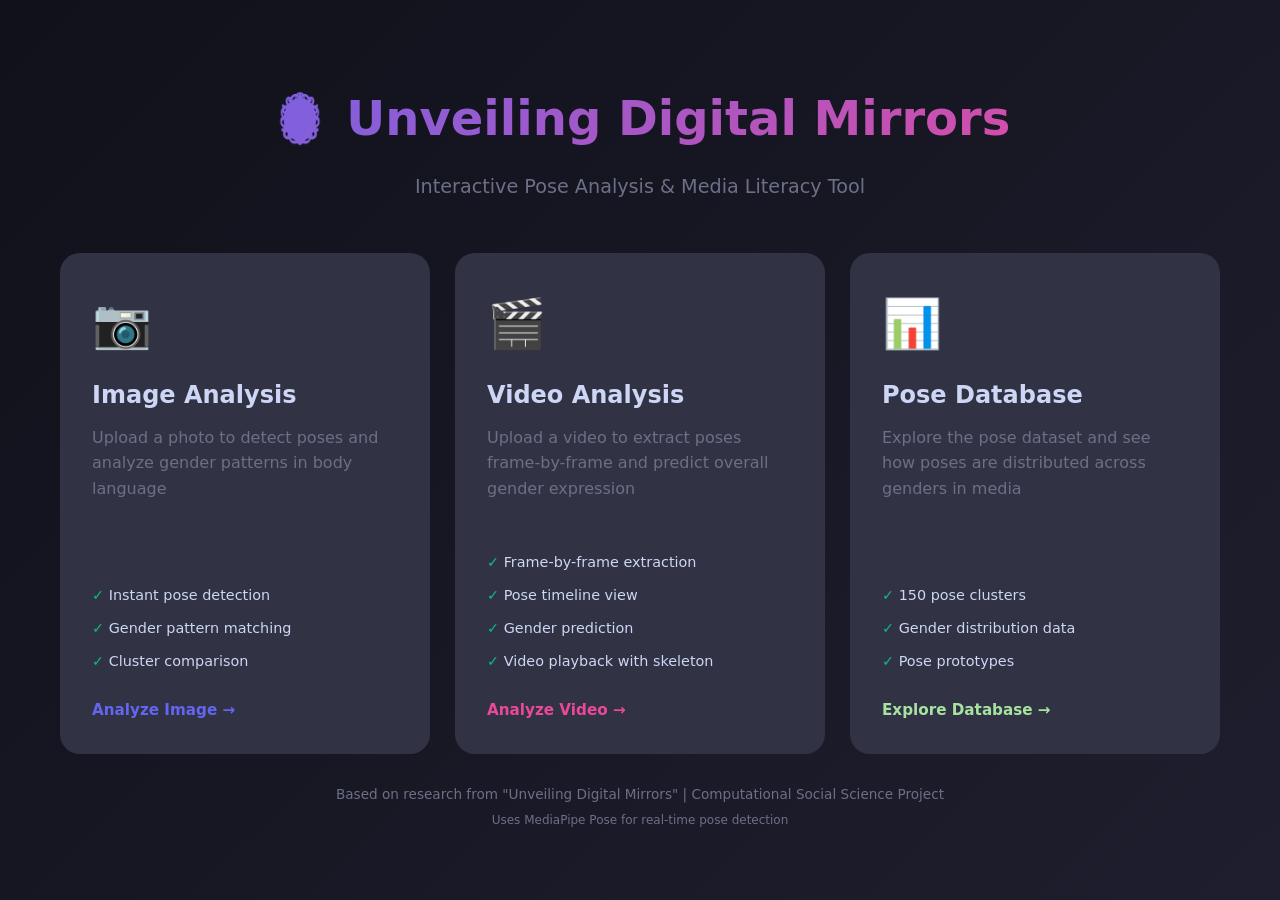
==== frontend/index.html @ a98c082e "update new features" ====
<!DOCTYPE html>
<html lang="en">
<head>
    <meta charset="UTF-8">
    <meta name="viewport" content="width=device-width, initial-scale=1.0">
    <title>Unveiling Digital Mirrors - Pose Analysis Tool</title>
    <link rel="stylesheet" href="styles.css">
</head>
<body>
    <div class="landing-container">
        <header class="landing-header">
            <h1>🪞 Unveiling Digital Mirrors</h1>
            <p class="subtitle">Interactive Pose Analysis & Media Literacy Tool</p>
        </header>

        <div class="tool-cards">
            <a href="image.html" class="tool-card image-card">
                <div class="tool-icon">📷</div>
                <h2>Image Analysis</h2>
                <p>Upload a photo to detect poses and analyze gender patterns in body language</p>
                <ul class="tool-features">
                    <li>Instant pose detection</li>
                    <li>Gender pattern matching</li>
                    <li>Cluster comparison</li>
                </ul>
                <span class="tool-cta">Analyze Image →</span>
            </a>

            <a href="video.html" class="tool-card video-card">
                <div class="tool-icon">🎬</div>
                <h2>Video Analysis</h2>
                <p>Upload a video to extract poses frame-by-frame and predict overall gender expression</p>
                <ul class="tool-features">
                    <li>Frame-by-frame extraction</li>
                    <li>Pose timeline view</li>
                    <li>Gender prediction</li>
                    <li>Video playback with skeleton</li>
                </ul>
                <span class="tool-cta">Analyze Video →</span>
            </a>

            <a href="patterns.html" class="tool-card database-card">
                <div class="tool-icon">📊</div>
                <h2>Pose Database</h2>
                <p>Explore the pose dataset and see how poses are distributed across genders in media</p>
                <ul class="tool-features">
                    <li>150 pose clusters</li>
                    <li>Gender distribution data</li>
                    <li>Pose prototypes</li>
                </ul>
                <span class="tool-cta">Explore Database →</span>
            </a>
        </div>

        <footer class="landing-footer">
            <p>Based on research from "Unveiling Digital Mirrors" | Computational Social Science Project</p>
            <p class="tech-note">Uses MediaPipe Pose for real-time pose detection</p>
        </footer>
    </div>
</body>
</html>
---- frontend/styles.css ----
/* =============================================================================
   Unveiling Digital Mirrors - Styles
   ============================================================================= */

:root {
    --primary: #6366f1;
    --primary-dark: #4f46e5;
    --secondary: #ec4899;
    --success: #10b981;
    --warning: #f59e0b;
    --danger: #ef4444;
    --dark: #1e1e2e;
    --darker: #11111b;
    --light: #cdd6f4;
    --muted: #6c7086;
    --surface: #313244;
    --surface-light: #45475a;
    
    --male-color: #89b4fa;
    --female-color: #f5c2e7;
    --neutral-color: #a6e3a1;
}

* { margin: 0; padding: 0; box-sizing: border-box; }

body {
    font-family: 'Segoe UI', system-ui, -apple-system, sans-serif;
    background: linear-gradient(135deg, var(--darker) 0%, var(--dark) 100%);
    color: var(--light);
    min-height: 100vh;
    line-height: 1.6;
}

/* =============================================================================
   LANDING PAGE
   ============================================================================= */

.landing-container {
    max-width: 1200px;
    margin: 0 auto;
    padding: 40px 20px;
    min-height: 100vh;
    display: flex;
    flex-direction: column;
}

.landing-header {
    text-align: center;
    padding: 40px 0 50px;
}

.landing-header h1 {
    font-size: 3rem;
    background: linear-gradient(135deg, var(--primary) 0%, var(--secondary) 100%);
    -webkit-background-clip: text;
    -webkit-text-fill-color: transparent;
    background-clip: text;
    margin-bottom: 15px;
}

.landing-header .subtitle {
    color: var(--muted);
    font-size: 1.2rem;
}

.tool-cards {
    display: grid;
    grid-template-columns: repeat(auto-fit, minmax(300px, 1fr));
    gap: 25px;
    flex: 1;
}

.tool-card {
    background: var(--surface);
    border-radius: 20px;
    padding: 30px;
    text-decoration: none;
    color: var(--light);
    transition: all 0.3s;
    display: flex;
    flex-direction: column;
    border: 2px solid transparent;
}

.tool-card:hover {
    transform: translateY(-5px);
    box-shadow: 0 20px 40px rgba(0, 0, 0, 0.3);
}

.tool-card.image-card:hover { border-color: var(--primary); }
.tool-card.video-card:hover { border-color: var(--secondary); }
.tool-card.database-card:hover { border-color: var(--neutral-color); }

.tool-icon {
    font-size: 3rem;
    margin-bottom: 15px;
}

.tool-card h2 {
    font-size: 1.5rem;
    margin-bottom: 10px;
}

.tool-card p {
    color: var(--muted);
    margin-bottom: 20px;
    flex: 1;
}

.tool-features {
    list-style: none;
    margin-bottom: 20px;
}

.tool-features li {
    padding: 5px 0;
    color: var(--light);
    font-size: 0.9rem;
}

.tool-features li::before {
    content: "✓ ";
    color: var(--success);
}

.tool-cta {
    color: var(--primary);
    font-weight: 600;
    font-size: 0.95rem;
}

.tool-card.video-card .tool-cta { color: var(--secondary); }
.tool-card.database-card .tool-cta { color: var(--neutral-color); }

.landing-footer {
    text-align: center;
    padding: 30px 0;
    color: var(--muted);
    font-size: 0.85rem;
}

.tech-note { margin-top: 5px; font-size: 0.75rem; }

/* =============================================================================
   GLOBAL NAVIGATION
   ============================================================================= */

.global-nav {
    display: flex;
    justify-content: space-between;
    align-items: center;
    padding: 15px 20px;
    background: var(--surface);
    border-radius: 12px;
    margin-bottom: 20px;
}

.nav-home {
    color: var(--light);
    text-decoration: none;
    font-weight: 600;
    font-size: 1.1rem;
    transition: color 0.2s;
}

.nav-home:hover {
    color: var(--primary);
}

.nav-tools {
    display: flex;
    gap: 8px;
}

.nav-tool {
    padding: 8px 16px;
    border-radius: 8px;
    text-decoration: none;
    color: var(--muted);
    font-size: 0.9rem;
    font-weight: 500;
    transition: all 0.2s;
    background: transparent;
}

.nav-tool:hover {
    color: var(--light);
    background: var(--surface-light);
}

.nav-tool.active {
    color: var(--light);
    background: var(--primary);
}

.page-header {
    text-align: center;
    padding: 10px 0 25px;
}

.page-header h1 {
    font-size: 1.8rem;
    margin-bottom: 8px;
}

.page-subtitle {
    color: var(--muted);
    font-size: 1rem;
}

/* =============================================================================
   APP PAGES (IMAGE & VIDEO)
   ============================================================================= */

.app-container {
    max-width: 1400px;
    margin: 0 auto;
    padding: 20px;
}

.app-header {
    display: flex;
    justify-content: space-between;
    align-items: center;
    padding: 15px 0 25px;
    border-bottom: 1px solid var(--surface);
    margin-bottom: 25px;
}

.app-header h1 {
    font-size: 1.5rem;
    color: var(--light);
}

.back-link, .nav-link {
    color: var(--primary);
    text-decoration: none;
    font-size: 0.9rem;
    transition: color 0.2s;
}

.back-link:hover, .nav-link:hover { color: var(--secondary); }

/* Layout */
.image-layout, .video-layout {
    display: grid;
    grid-template-columns: 550px 1fr;
    gap: 25px;
}

@media (max-width: 1024px) {
    .image-layout, .video-layout {
        grid-template-columns: 1fr;
    }
}

/* Panels */
.preview-panel, .video-panel {
    background: var(--surface);
    border-radius: 16px;
    padding: 20px;
}

.analysis-panel {
    display: flex;
    flex-direction: column;
    gap: 20px;
}

/* Buttons */
.btn {
    padding: 10px 18px;
    border: none;
    border-radius: 8px;
    cursor: pointer;
    font-size: 0.9rem;
    font-weight: 500;
    transition: all 0.2s;
    background: var(--surface-light);
    color: var(--light);
}

.btn:hover:not(:disabled) {
    background: var(--primary);
    transform: translateY(-2px);
}

.btn:disabled {
    opacity: 0.5;
    cursor: not-allowed;
}

.btn-primary { background: var(--primary); }
.btn-primary:hover:not(:disabled) { background: var(--primary-dark); }

.btn-large { padding: 14px 28px; font-size: 1rem; }
.btn-small { padding: 8px 14px; font-size: 0.8rem; }

/* Upload Area */
.upload-area {
    display: flex;
    gap: 10px;
    margin-bottom: 15px;
}

.upload-placeholder {
    display: flex;
    justify-content: center;
    align-items: center;
    min-height: 400px;
    background: var(--darker);
    border-radius: 12px;
    border: 2px dashed var(--surface-light);
}

.placeholder-content {
    text-align: center;
    color: var(--muted);
}

.placeholder-icon {
    font-size: 4rem;
    display: block;
    margin-bottom: 15px;
}

.placeholder-hint {
    font-size: 0.85rem;
    margin-top: 8px;
    opacity: 0.7;
}

/* Preview Area */
.preview-area {
    display: flex;
    justify-content: center;
    align-items: center;
    background: var(--darker);
    border-radius: 12px;
    min-height: 400px;
}

/* Status Bar */
.status-bar {
    margin-top: 12px;
    padding: 10px 15px;
    background: var(--darker);
    border-radius: 8px;
    font-size: 0.85rem;
    text-align: center;
}

/* Cards */
.card {
    background: var(--surface);
    border-radius: 16px;
    padding: 20px;
}

.card h2 {
    font-size: 1.1rem;
    margin-bottom: 15px;
    padding-bottom: 10px;
    border-bottom: 1px solid var(--surface-light);
}

.card-subtitle {
    font-size: 0.8rem;
    color: var(--muted);
    margin-top: -10px;
    margin-bottom: 15px;
}

.placeholder-text {
    color: var(--muted);
    font-style: italic;
    text-align: center;
    padding: 20px;
}

/* =============================================================================
   VIDEO PAGE SPECIFIC
   ============================================================================= */

.upload-section { text-align: center; padding: 60px 20px; }

.video-requirements {
    margin-top: 15px;
    font-size: 0.8rem;
    color: var(--muted);
}

/* Processing Section */
.processing-section {
    text-align: center;
    padding: 20px;
}

.processing-preview {
    background: var(--darker);
    border-radius: 12px;
    padding: 10px;
    margin-bottom: 20px;
    display: inline-block;
}

.processing-info {
    max-width: 400px;
    margin: 0 auto;
}

.processing-status {
    font-size: 1rem;
    margin-bottom: 15px;
    color: var(--light);
}

.processing-progress {
    display: flex;
    align-items: center;
    gap: 15px;
    margin-bottom: 15px;
}

.progress-bar-large {
    flex: 1;
    height: 12px;
    background: var(--surface-light);
    border-radius: 6px;
    overflow: hidden;
}

.progress-fill-large {
    height: 100%;
    background: linear-gradient(90deg, var(--primary), var(--secondary));
    border-radius: 6px;
    transition: width 0.3s;
}

/* Results Section */
.results-section { padding: 10px 0; }

.video-player {
    background: var(--darker);
    border-radius: 12px;
    display: flex;
    justify-content: center;
    padding: 10px;
    margin-bottom: 15px;
}

.playback-controls {
    background: var(--darker);
    border-radius: 10px;
    padding: 15px;
    margin-bottom: 15px;
}

.playback-progress {
    display: flex;
    align-items: center;
    gap: 15px;
    margin-bottom: 12px;
}

.progress-bar {
    flex: 1;
    height: 8px;
    background: var(--surface-light);
    border-radius: 4px;
    overflow: hidden;
    cursor: pointer;
}

.progress-fill {
    height: 100%;
    background: linear-gradient(90deg, var(--primary), var(--secondary));
    border-radius: 4px;
    transition: width 0.1s;
    width: 0%;
}

.playback-buttons {
    display: flex;
    gap: 10px;
    justify-content: center;
}

/* Poses Gallery */
.poses-gallery {
    background: var(--darker);
    border-radius: 12px;
    padding: 15px;
}

.gallery-header {
    display: flex;
    justify-content: space-between;
    align-items: center;
    margin-bottom: 12px;
    flex-wrap: wrap;
    gap: 10px;
}

.gallery-header h3 {
    font-size: 1rem;
    color: var(--warning);
}

.gallery-nav {
    display: flex;
    align-items: center;
    gap: 10px;
}

.nav-hint {
    font-size: 0.7rem;
    color: var(--muted);
    background: var(--surface);
    padding: 4px 8px;
    border-radius: 4px;
}

.poses-container {
    display: flex;
    gap: 10px;
    overflow-x: auto;
    padding: 10px 0;
}

.pose-thumb {
    flex-shrink: 0;
    background: var(--surface);
    border-radius: 8px;
    padding: 8px;
    cursor: pointer;
    transition: all 0.2s;
    border: 2px solid transparent;
    text-align: center;
}

.pose-thumb:hover { border-color: var(--primary); }
.pose-thumb.active { border-color: var(--warning); background: var(--surface-light); }

.pose-thumb canvas {
    display: block;
    margin-bottom: 5px;
}

.pose-time {
    display: block;
    font-size: 0.65rem;
    color: var(--muted);
}

.pose-cluster {
    display: block;
    font-size: 0.7rem;
    font-weight: bold;
}

/* Prediction Card */
.prediction-card {
    border: 2px solid var(--secondary);
    background: linear-gradient(135deg, var(--surface) 0%, rgba(236, 72, 153, 0.1) 100%);
}

.prediction-card h2 {
    color: var(--secondary);
    border-bottom-color: var(--secondary);
}

.prediction-content { text-align: center; }

.prediction-result {
    font-size: 2rem;
    font-weight: 700;
    margin: 15px 0;
}

.prediction-result.masculine { color: var(--male-color); }
.prediction-result.feminine { color: var(--female-color); }
.prediction-result.neutral { color: var(--neutral-color); }

.prediction-stats {
    display: flex;
    justify-content: center;
    gap: 20px;
    font-size: 0.85rem;
}

/* Summary */
.summary-stats {
    display: grid;
    grid-template-columns: repeat(4, 1fr);
    gap: 10px;
}

.summary-stats .stat {
    background: var(--darker);
    padding: 12px;
    border-radius: 8px;
    text-align: center;
}

.summary-stats .value {
    font-size: 1.5rem;
    font-weight: bold;
    color: var(--primary);
}

.summary-stats .label {
    font-size: 0.7rem;
    color: var(--muted);
}

/* =============================================================================
   PATTERN DISPLAY
   ============================================================================= */

.pattern-display { text-align: center; }

.pattern-display.compact {
    display: flex;
    align-items: center;
    gap: 15px;
    text-align: left;
}

.pattern-circle {
    width: 100px;
    height: 100px;
    border-radius: 50%;
    display: flex;
    flex-direction: column;
    align-items: center;
    justify-content: center;
    position: relative;
    margin: 0 auto 15px;
}

.pattern-circle.small {
    width: 70px;
    height: 70px;
    margin: 0;
}

.pattern-circle::before {
    content: '';
    position: absolute;
    width: 75%;
    height: 75%;
    background: var(--surface);
    border-radius: 50%;
}

.pattern-percent {
    position: relative;
    z-index: 1;
    font-size: 1.5rem;
    font-weight: 700;
    color: var(--light);
}

.pattern-circle.small .pattern-percent { font-size: 1.1rem; }

.pattern-label {
    position: relative;
    z-index: 1;
    font-size: 0.7rem;
    color: var(--muted);
}

.pattern-info .pattern-label {
    display: block;
    font-size: 0.9rem;
    font-weight: 600;
    color: var(--light);
}

.cluster-ref {
    display: block;
    font-size: 0.75rem;
    color: var(--muted);
}

.pattern-bars { margin-top: 15px; }

.pattern-bar-item {
    display: flex;
    align-items: center;
    gap: 10px;
    margin-bottom: 8px;
    font-size: 0.8rem;
}

.pattern-bar-item span:first-child { width: 50px; }
.pattern-bar-item span:last-child { width: 35px; text-align: right; }

.pattern-bar {
    flex: 1;
    height: 8px;
    background: var(--darker);
    border-radius: 4px;
    overflow: hidden;
}

.pattern-fill {
    height: 100%;
    border-radius: 4px;
}

.pattern-fill.male { background: var(--male-color); }
.pattern-fill.female { background: var(--female-color); }

.pattern-description {
    margin-top: 10px;
    font-size: 0.85rem;
    color: var(--light);
}

.pattern-cluster-info {
    margin-top: 12px;
    font-size: 0.75rem;
    color: var(--muted);
}

/* =============================================================================
   CLUSTERS GRID
   ============================================================================= */

.clusters-grid {
    display: grid;
    grid-template-columns: repeat(3, 1fr);
    gap: 10px;
}

.clusters-grid.compact {
    grid-template-columns: repeat(4, 1fr);
}

.cluster-card {
    background: var(--darker);
    border-radius: 8px;
    padding: 10px;
    border-left: 3px solid var(--primary);
    display: flex;
    flex-direction: column;
    align-items: center;
}

.cluster-card.mini { padding: 8px; }

.cluster-card canvas { margin-bottom: 5px; }

.cluster-info {
    display: flex;
    justify-content: space-between;
    width: 100%;
    font-size: 0.7rem;
}

.cluster-id { font-weight: bold; }
.cluster-stats { color: var(--muted); }

/* =============================================================================
   LITERACY OUTPUT
   ============================================================================= */

.literacy-output {
    background: var(--darker);
    border-radius: 8px;
    padding: 15px;
}

.literacy-output p { margin-bottom: 8px; font-size: 0.85rem; }

.pose-type {
    display: inline-block;
    padding: 4px 12px;
    border-radius: 20px;
    font-size: 0.8rem;
    font-weight: 600;
    margin-bottom: 10px;
}

.pose-type.dominant { background: var(--male-color); color: var(--darker); }
.pose-type.submissive { background: var(--female-color); color: var(--darker); }
.pose-type.neutral { background: var(--neutral-color); color: var(--darker); }

/* =============================================================================
   SCROLLBAR
   ============================================================================= */

::-webkit-scrollbar { width: 8px; height: 8px; }
::-webkit-scrollbar-track { background: var(--darker); border-radius: 4px; }
::-webkit-scrollbar-thumb { background: var(--surface-light); border-radius: 4px; }
::-webkit-scrollbar-thumb:hover { background: var(--muted); }
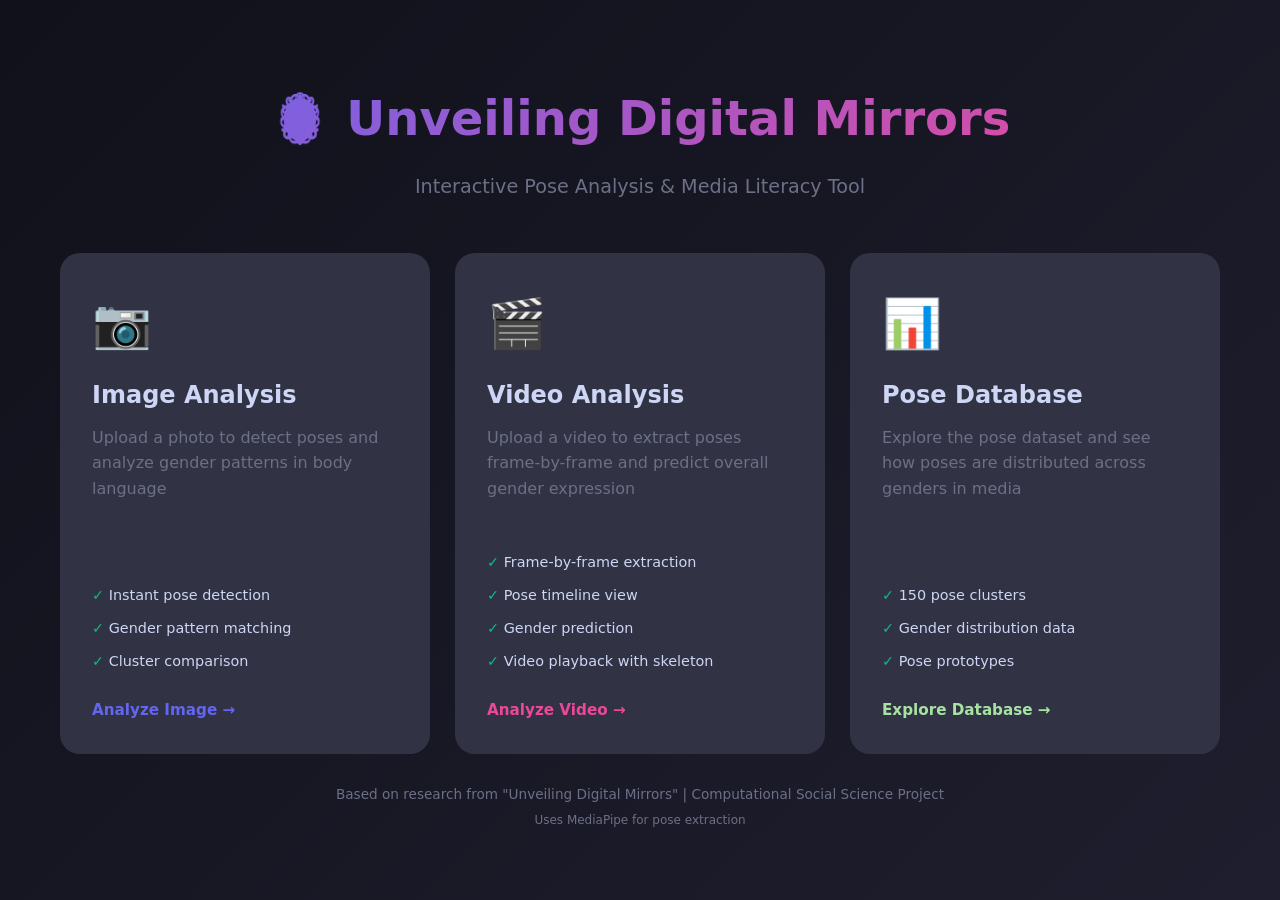
==== commit d9ae8dae: "trying smth" ====
--- a/frontend/index.html
+++ b/frontend/index.html
@@ -1,4 +1,5 @@
 <!DOCTYPE html>
+<!-- Landing page: links to Image, Video, and Pose Database tools -->
 <html lang="en">
 <head>
     <meta charset="UTF-8">
@@ -54,7 +55,7 @@
 
         <footer class="landing-footer">
             <p>Based on research from "Unveiling Digital Mirrors" | Computational Social Science Project</p>
-            <p class="tech-note">Uses MediaPipe Pose for real-time pose detection</p>
+            <p class="tech-note">Uses MediaPipe for pose extraction</p>
         </footer>
     </div>
 </body>
--- a/frontend/styles.css
+++ b/frontend/styles.css
@@ -1,5 +1,6 @@
 /* =============================================================================
-   Unveiling Digital Mirrors - Styles
+   Unveiling Digital Mirrors — Styles
+   Tsolak & Kühne (2025) pose analysis tool
    ============================================================================= */
 
 :root {
@@ -16,6 +17,7 @@
     --surface: #313244;
     --surface-light: #45475a;
     
+    /* Gender-associated colors (match pose-utils.js getGenderColor) */
     --male-color: #89b4fa;
     --female-color: #f5c2e7;
     --neutral-color: #a6e3a1;
@@ -217,29 +219,6 @@
     margin: 0 auto;
     padding: 20px;
 }
-
-.app-header {
-    display: flex;
-    justify-content: space-between;
-    align-items: center;
-    padding: 15px 0 25px;
-    border-bottom: 1px solid var(--surface);
-    margin-bottom: 25px;
-}
-
-.app-header h1 {
-    font-size: 1.5rem;
-    color: var(--light);
-}
-
-.back-link, .nav-link {
-    color: var(--primary);
-    text-decoration: none;
-    font-size: 0.9rem;
-    transition: color 0.2s;
-}
-
-.back-link:hover, .nav-link:hover { color: var(--secondary); }
 
 /* Layout */
 .image-layout, .video-layout {
@@ -340,16 +319,6 @@
     min-height: 400px;
 }
 
-/* Status Bar */
-.status-bar {
-    margin-top: 12px;
-    padding: 10px 15px;
-    background: var(--darker);
-    border-radius: 8px;
-    font-size: 0.85rem;
-    text-align: center;
-}
-
 /* Cards */
 .card {
     background: var(--surface);
@@ -381,14 +350,6 @@
 /* =============================================================================
    VIDEO PAGE SPECIFIC
    ============================================================================= */
-
-.upload-section { text-align: center; padding: 60px 20px; }
-
-.video-requirements {
-    margin-top: 15px;
-    font-size: 0.8rem;
-    color: var(--muted);
-}
 
 /* Processing Section */
 .processing-section {
@@ -553,176 +514,110 @@
     color: var(--muted);
 }
 
-.pose-cluster {
+.pose-cluster,
+.pose-label {
     display: block;
     font-size: 0.7rem;
     font-weight: bold;
 }
 
-/* Prediction Card */
-.prediction-card {
-    border: 2px solid var(--secondary);
-    background: linear-gradient(135deg, var(--surface) 0%, rgba(236, 72, 153, 0.1) 100%);
-}
-
-.prediction-card h2 {
-    color: var(--secondary);
-    border-bottom-color: var(--secondary);
-}
-
-.prediction-content { text-align: center; }
-
-.prediction-result {
-    font-size: 2rem;
-    font-weight: 700;
-    margin: 15px 0;
-}
-
-.prediction-result.masculine { color: var(--male-color); }
-.prediction-result.feminine { color: var(--female-color); }
-.prediction-result.neutral { color: var(--neutral-color); }
-
-.prediction-stats {
-    display: flex;
-    justify-content: center;
-    gap: 20px;
+/* K selector */
+.k-selector-row {
+    display: flex;
+    align-items: center;
+    gap: 10px;
+    margin-bottom: 16px;
+    padding-bottom: 12px;
+    border-bottom: 1px solid var(--surface-light);
+}
+.k-selector-row label { font-size: 0.9rem; color: var(--muted); }
+.k-selector-row select {
+    padding: 6px 12px;
+    border-radius: 8px;
+    background: var(--surface-light);
+    color: var(--light);
+    border: 1px solid var(--surface);
+    font-size: 0.9rem;
+    cursor: pointer;
+}
+.match-sections { display: flex; flex-direction: column; gap: 16px; }
+.match-section {
+    padding: 12px;
+    background: var(--surface);
+    border-radius: 10px;
+    font-size: 0.9rem;
+}
+.match-section-title {
     font-size: 0.85rem;
-}
-
-/* Summary */
-.summary-stats {
+    font-weight: 600;
+    color: var(--muted);
+    margin-bottom: 8px;
+}
+.match-section .result-label { font-size: 1rem; font-weight: 600; margin-bottom: 8px; }
+.match-section .result-bars { margin: 8px 0; }
+.match-section .result-bar { display: flex; justify-content: space-between; font-size: 0.8rem; margin-bottom: 4px; }
+.match-section .bar-track {
+    display: flex; height: 8px; background: var(--surface-light);
+    border-radius: 4px; overflow: hidden; margin-bottom: 8px;
+}
+.match-section .bar-segment.male { background: var(--male-color); }
+.match-section .bar-segment.female { background: var(--female-color); }
+.match-section .result-explanation { font-size: 0.75rem; color: var(--muted); margin-top: 6px; line-height: 1.4; }
+
+/* How it works */
+.how-it-works h4 {
+    font-size: 0.95rem;
+    margin-bottom: 10px;
+}
+.how-it-works ol {
+    margin: 0;
+    padding-left: 20px;
+    font-size: 0.85rem;
+    color: var(--muted);
+    line-height: 1.7;
+}
+.how-it-works li { margin-bottom: 6px; }
+
+/* Matched categories grid */
+.matched-categories {
+    margin-top: 16px;
+    padding-top: 12px;
+    border-top: 1px solid var(--surface-light);
+}
+.matched-categories h4 {
+    font-size: 0.85rem;
+    margin-bottom: 10px;
+    color: var(--muted);
+}
+.match-grid {
     display: grid;
-    grid-template-columns: repeat(4, 1fr);
-    gap: 10px;
-}
-
-.summary-stats .stat {
-    background: var(--darker);
-    padding: 12px;
+    grid-template-columns: repeat(5, 1fr);
+    gap: 8px;
+}
+.match-card {
+    background: var(--surface-light);
     border-radius: 8px;
-    text-align: center;
-}
-
-.summary-stats .value {
-    font-size: 1.5rem;
-    font-weight: bold;
-    color: var(--primary);
-}
-
-.summary-stats .label {
+    padding: 6px;
+    text-align: center;
+}
+.match-card canvas {
+    display: block;
+    margin: 0 auto 6px;
+    background: var(--dark);
+    border-radius: 4px;
+}
+.match-info {
+    display: flex;
+    flex-direction: column;
     font-size: 0.7rem;
-    color: var(--muted);
-}
-
-/* =============================================================================
-   PATTERN DISPLAY
-   ============================================================================= */
-
-.pattern-display { text-align: center; }
-
-.pattern-display.compact {
-    display: flex;
-    align-items: center;
-    gap: 15px;
-    text-align: left;
-}
-
-.pattern-circle {
-    width: 100px;
-    height: 100px;
-    border-radius: 50%;
-    display: flex;
-    flex-direction: column;
-    align-items: center;
-    justify-content: center;
-    position: relative;
-    margin: 0 auto 15px;
-}
-
-.pattern-circle.small {
-    width: 70px;
-    height: 70px;
-    margin: 0;
-}
-
-.pattern-circle::before {
-    content: '';
-    position: absolute;
-    width: 75%;
-    height: 75%;
-    background: var(--surface);
-    border-radius: 50%;
-}
-
-.pattern-percent {
-    position: relative;
-    z-index: 1;
-    font-size: 1.5rem;
-    font-weight: 700;
-    color: var(--light);
-}
-
-.pattern-circle.small .pattern-percent { font-size: 1.1rem; }
-
-.pattern-label {
-    position: relative;
-    z-index: 1;
-    font-size: 0.7rem;
-    color: var(--muted);
-}
-
-.pattern-info .pattern-label {
-    display: block;
-    font-size: 0.9rem;
-    font-weight: 600;
-    color: var(--light);
-}
-
-.cluster-ref {
-    display: block;
-    font-size: 0.75rem;
-    color: var(--muted);
-}
-
-.pattern-bars { margin-top: 15px; }
-
-.pattern-bar-item {
-    display: flex;
-    align-items: center;
-    gap: 10px;
-    margin-bottom: 8px;
-    font-size: 0.8rem;
-}
-
-.pattern-bar-item span:first-child { width: 50px; }
-.pattern-bar-item span:last-child { width: 35px; text-align: right; }
-
-.pattern-bar {
-    flex: 1;
-    height: 8px;
-    background: var(--darker);
-    border-radius: 4px;
-    overflow: hidden;
-}
-
-.pattern-fill {
-    height: 100%;
-    border-radius: 4px;
-}
-
-.pattern-fill.male { background: var(--male-color); }
-.pattern-fill.female { background: var(--female-color); }
-
-.pattern-description {
-    margin-top: 10px;
-    font-size: 0.85rem;
-    color: var(--light);
-}
-
-.pattern-cluster-info {
-    margin-top: 12px;
-    font-size: 0.75rem;
-    color: var(--muted);
+    gap: 2px;
+}
+.match-info span:first-child { font-weight: 600; }
+.match-sim { color: var(--primary) !important; }
+.match-stats { color: var(--muted); font-size: 0.65rem; }
+
+@media (max-width: 900px) {
+    .match-grid { grid-template-columns: repeat(3, 1fr); }
 }
 
 /* =============================================================================
@@ -733,10 +628,6 @@
     display: grid;
     grid-template-columns: repeat(3, 1fr);
     gap: 10px;
-}
-
-.clusters-grid.compact {
-    grid-template-columns: repeat(4, 1fr);
 }
 
 .cluster-card {
@@ -753,40 +644,48 @@
 
 .cluster-card canvas { margin-bottom: 5px; }
 
-.cluster-info {
+/* Drill-down popup (image + patterns) */
+.popup-overlay {
+    position: fixed;
+    top: 0; left: 0;
+    width: 100%; height: 100%;
+    background: rgba(0,0,0,0.8);
+    z-index: 1000;
+    display: flex;
+    align-items: center;
+    justify-content: center;
+}
+.popup-content {
+    background: var(--dark);
+    border-radius: 16px;
+    padding: 25px;
+    max-width: 650px;
+    width: 90%;
+    max-height: 90vh;
+    overflow-y: auto;
+}
+.popup-header {
     display: flex;
     justify-content: space-between;
-    width: 100%;
-    font-size: 0.7rem;
+    align-items: center;
+    margin-bottom: 20px;
+}
+.popup-close {
+    background: none;
+    border: none;
+    color: var(--muted);
+    font-size: 28px;
+    cursor: pointer;
+}
+.popup-close:hover { color: var(--light); }
+.all-poses-grid {
+    display: grid;
+    grid-template-columns: repeat(auto-fill, minmax(100px, 1fr));
+    gap: 12px;
 }
 
 .cluster-id { font-weight: bold; }
 .cluster-stats { color: var(--muted); }
-
-/* =============================================================================
-   LITERACY OUTPUT
-   ============================================================================= */
-
-.literacy-output {
-    background: var(--darker);
-    border-radius: 8px;
-    padding: 15px;
-}
-
-.literacy-output p { margin-bottom: 8px; font-size: 0.85rem; }
-
-.pose-type {
-    display: inline-block;
-    padding: 4px 12px;
-    border-radius: 20px;
-    font-size: 0.8rem;
-    font-weight: 600;
-    margin-bottom: 10px;
-}
-
-.pose-type.dominant { background: var(--male-color); color: var(--darker); }
-.pose-type.submissive { background: var(--female-color); color: var(--darker); }
-.pose-type.neutral { background: var(--neutral-color); color: var(--darker); }
 
 /* =============================================================================
    SCROLLBAR
@@ -796,3 +695,264 @@
 ::-webkit-scrollbar-track { background: var(--darker); border-radius: 4px; }
 ::-webkit-scrollbar-thumb { background: var(--surface-light); border-radius: 4px; }
 ::-webkit-scrollbar-thumb:hover { background: var(--muted); }
+
+/* =============================================================================
+   PATTERNS PAGE (Database)
+   ============================================================================= */
+
+.patterns-page {
+    background: var(--dark);
+    color: var(--light);
+    margin: 0;
+    padding: 20px;
+    min-height: 100vh;
+}
+
+.patterns-page .container {
+    max-width: 1400px;
+    margin: 0 auto;
+}
+
+.patterns-page header {
+    display: flex;
+    justify-content: space-between;
+    align-items: center;
+    margin-bottom: 15px;
+    padding-bottom: 20px;
+    border-bottom: 1px solid var(--surface);
+}
+
+.patterns-page .header-left { flex: 1; }
+
+.patterns-page .home-link {
+    color: var(--light);
+    text-decoration: none;
+    font-weight: 600;
+    font-size: 1rem;
+}
+
+.patterns-page .home-link:hover { color: var(--primary); }
+
+.patterns-page h1 {
+    margin: 0;
+    color: #cba6f7;
+    flex: 2;
+    text-align: center;
+}
+
+.patterns-page .nav-links { flex: 1; text-align: right; }
+
+.patterns-page .nav-links a {
+    color: var(--male-color);
+    text-decoration: none;
+    margin-left: 20px;
+    padding: 8px 12px;
+    border-radius: 6px;
+    transition: all 0.2s;
+}
+
+.patterns-page .nav-links a:hover {
+    color: var(--light);
+    background: var(--surface);
+}
+
+.patterns-page .page-description {
+    color: var(--muted);
+    text-align: center;
+    margin-bottom: 25px;
+    font-size: 0.95rem;
+}
+
+.patterns-page .gender-selector {
+    display: flex;
+    gap: 15px;
+    margin-bottom: 30px;
+}
+
+.patterns-page .gender-btn {
+    padding: 15px 30px;
+    border: 3px solid var(--surface);
+    background: var(--dark);
+    color: var(--light);
+    border-radius: 12px;
+    cursor: pointer;
+    font-size: 16px;
+    font-weight: bold;
+    transition: all 0.3s;
+    flex: 1;
+    text-align: center;
+}
+
+.patterns-page .gender-btn:hover { border-color: var(--muted); }
+
+.patterns-page .gender-btn.active.male {
+    border-color: var(--male-color);
+    background: rgba(137, 180, 250, 0.1);
+    color: var(--male-color);
+}
+
+.patterns-page .gender-btn.active.female {
+    border-color: var(--female-color);
+    background: rgba(245, 194, 231, 0.1);
+    color: var(--female-color);
+}
+
+.patterns-page .gender-btn.active.neutral {
+    border-color: #f9e2af;
+    background: rgba(249, 226, 175, 0.1);
+    color: #f9e2af;
+}
+
+.patterns-page .stats-panel {
+    display: grid;
+    grid-template-columns: repeat(4, 1fr);
+    gap: 15px;
+    margin-bottom: 30px;
+}
+
+.patterns-page .stat-card {
+    background: var(--surface);
+    padding: 20px;
+    border-radius: 12px;
+    text-align: center;
+}
+
+.patterns-page .stat-card .value {
+    font-size: 32px;
+    font-weight: bold;
+    color: #cba6f7;
+}
+
+.patterns-page .stat-card .label {
+    color: var(--muted);
+    margin-top: 5px;
+}
+
+.patterns-page .section-title {
+    font-size: 20px;
+    margin: 30px 0 15px 0;
+    color: #f9e2af;
+}
+
+.patterns-page .clusters-grid {
+    display: grid;
+    grid-template-columns: repeat(auto-fill, minmax(180px, 1fr));
+    gap: 15px;
+}
+
+.patterns-page .cluster-card {
+    background: var(--surface);
+    border-radius: 12px;
+    padding: 15px;
+    cursor: pointer;
+    transition: transform 0.2s, box-shadow 0.2s;
+    text-align: center;
+}
+
+.patterns-page .cluster-card:hover {
+    transform: translateY(-3px);
+    box-shadow: 0 5px 20px rgba(0,0,0,0.3);
+}
+
+.patterns-page .cluster-card canvas {
+    background: var(--dark);
+    border-radius: 8px;
+    margin-bottom: 10px;
+}
+
+.patterns-page .cluster-card .cluster-id {
+    font-weight: bold;
+    font-size: 14px;
+}
+
+.patterns-page .cluster-card .cluster-stats {
+    font-size: 10px;
+    color: var(--muted);
+    margin-top: 5px;
+}
+
+.patterns-page .percentage-bar {
+    height: 6px;
+    background: var(--dark);
+    border-radius: 3px;
+    margin-top: 8px;
+    overflow: hidden;
+}
+
+.patterns-page .percentage-fill {
+    height: 100%;
+    border-radius: 3px;
+}
+
+.patterns-page .empty-state {
+    text-align: center;
+    padding: 60px;
+    color: var(--muted);
+}
+
+.patterns-page .popup-overlay {
+    position: fixed;
+    top: 0; left: 0;
+    width: 100%; height: 100%;
+    background: rgba(0,0,0,0.8);
+    z-index: 1000;
+    display: flex;
+    align-items: center;
+    justify-content: center;
+}
+
+.patterns-page .popup-content {
+    background: var(--dark);
+    border-radius: 16px;
+    padding: 25px;
+    max-width: 650px;
+    width: 90%;
+    max-height: 90vh;
+    overflow-y: auto;
+}
+
+.patterns-page .popup-header {
+    display: flex;
+    justify-content: space-between;
+    align-items: center;
+    margin-bottom: 20px;
+}
+
+.patterns-page .popup-close {
+    background: none;
+    border: none;
+    color: var(--muted);
+    font-size: 28px;
+    cursor: pointer;
+}
+
+.patterns-page .pose-examples {
+    display: grid;
+    grid-template-columns: repeat(4, 1fr);
+    gap: 15px;
+}
+
+.patterns-page .pose-example {
+    text-align: center;
+}
+
+.patterns-page .pose-example canvas {
+    background: var(--surface);
+    border-radius: 8px;
+}
+
+.patterns-page .pose-example.prototype canvas {
+    border: 2px solid;
+}
+
+.patterns-page .info-note {
+    background: var(--surface);
+    padding: 15px;
+    border-radius: 8px;
+    margin-bottom: 20px;
+    border-left: 4px solid;
+}
+
+.patterns-page .info-note.male { border-color: var(--male-color); }
+.patterns-page .info-note.female { border-color: var(--female-color); }
+.patterns-page .info-note.neutral { border-color: #f9e2af; }
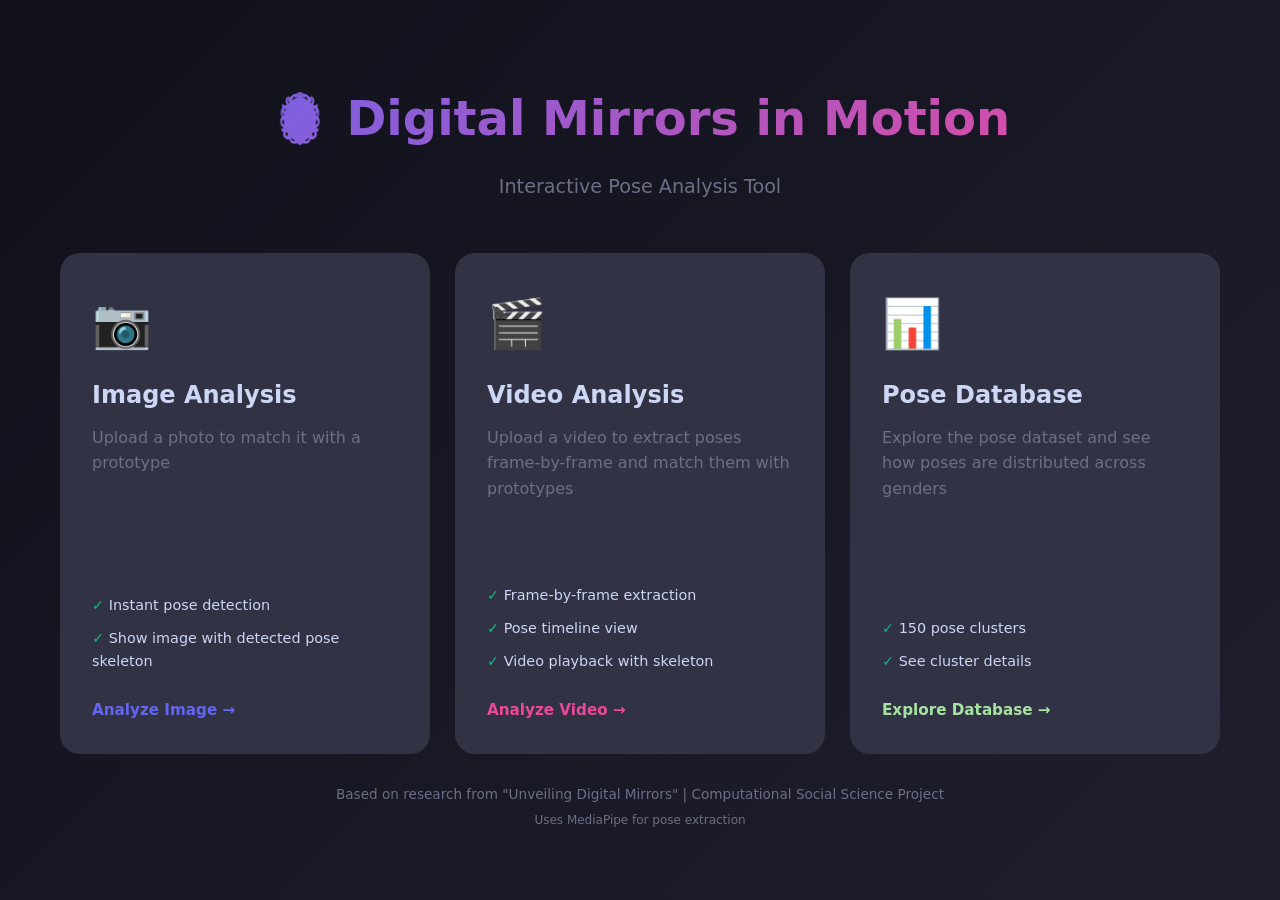
==== commit 2fbb47d0: "refactor UI text, change from Unveiling Digital Mirrors to Digital Mirrors in Motion" ====
--- a/frontend/index.html
+++ b/frontend/index.html
@@ -4,25 +4,24 @@
 <head>
     <meta charset="UTF-8">
     <meta name="viewport" content="width=device-width, initial-scale=1.0">
-    <title>Unveiling Digital Mirrors - Pose Analysis Tool</title>
+    <title>Digital Mirrors in Motion - Pose Analysis Tool</title>
     <link rel="stylesheet" href="styles.css">
 </head>
 <body>
     <div class="landing-container">
         <header class="landing-header">
-            <h1>🪞 Unveiling Digital Mirrors</h1>
-            <p class="subtitle">Interactive Pose Analysis & Media Literacy Tool</p>
+            <h1>🪞 Digital Mirrors in Motion</h1>
+            <p class="subtitle">Interactive Pose Analysis Tool</p>
         </header>
 
         <div class="tool-cards">
             <a href="image.html" class="tool-card image-card">
                 <div class="tool-icon">📷</div>
                 <h2>Image Analysis</h2>
-                <p>Upload a photo to detect poses and analyze gender patterns in body language</p>
+                <p>Upload a photo to match it with a prototype</p>
                 <ul class="tool-features">
                     <li>Instant pose detection</li>
-                    <li>Gender pattern matching</li>
-                    <li>Cluster comparison</li>
+                    <li>Show image with detected pose skeleton</li>
                 </ul>
                 <span class="tool-cta">Analyze Image →</span>
             </a>
@@ -30,11 +29,10 @@
             <a href="video.html" class="tool-card video-card">
                 <div class="tool-icon">🎬</div>
                 <h2>Video Analysis</h2>
-                <p>Upload a video to extract poses frame-by-frame and predict overall gender expression</p>
+                <p>Upload a video to extract poses frame-by-frame and match them with prototypes</p>
                 <ul class="tool-features">
                     <li>Frame-by-frame extraction</li>
                     <li>Pose timeline view</li>
-                    <li>Gender prediction</li>
                     <li>Video playback with skeleton</li>
                 </ul>
                 <span class="tool-cta">Analyze Video →</span>
@@ -43,11 +41,10 @@
             <a href="patterns.html" class="tool-card database-card">
                 <div class="tool-icon">📊</div>
                 <h2>Pose Database</h2>
-                <p>Explore the pose dataset and see how poses are distributed across genders in media</p>
+                <p>Explore the pose dataset and see how poses are distributed across genders</p>
                 <ul class="tool-features">
                     <li>150 pose clusters</li>
-                    <li>Gender distribution data</li>
-                    <li>Pose prototypes</li>
+                    <li>See cluster details</li>
                 </ul>
                 <span class="tool-cta">Explore Database →</span>
             </a>
--- a/frontend/styles.css
+++ b/frontend/styles.css
@@ -1,6 +1,5 @@
 /* =============================================================================
-   Unveiling Digital Mirrors — Styles
-   Tsolak & Kühne (2025) pose analysis tool
+   Digital Mirrors in Motion — Styles
    ============================================================================= */
 
 :root {
@@ -16,14 +15,18 @@
     --muted: #6c7086;
     --surface: #313244;
     --surface-light: #45475a;
-    
+
     /* Gender-associated colors (match pose-utils.js getGenderColor) */
     --male-color: #89b4fa;
     --female-color: #f5c2e7;
     --neutral-color: #a6e3a1;
 }
 
-* { margin: 0; padding: 0; box-sizing: border-box; }
+* {
+    margin: 0;
+    padding: 0;
+    box-sizing: border-box;
+}
 
 body {
     font-family: 'Segoe UI', system-ui, -apple-system, sans-serif;
@@ -89,9 +92,17 @@
     box-shadow: 0 20px 40px rgba(0, 0, 0, 0.3);
 }
 
-.tool-card.image-card:hover { border-color: var(--primary); }
-.tool-card.video-card:hover { border-color: var(--secondary); }
-.tool-card.database-card:hover { border-color: var(--neutral-color); }
+.tool-card.image-card:hover {
+    border-color: var(--primary);
+}
+
+.tool-card.video-card:hover {
+    border-color: var(--secondary);
+}
+
+.tool-card.database-card:hover {
+    border-color: var(--neutral-color);
+}
 
 .tool-icon {
     font-size: 3rem;
@@ -131,8 +142,13 @@
     font-size: 0.95rem;
 }
 
-.tool-card.video-card .tool-cta { color: var(--secondary); }
-.tool-card.database-card .tool-cta { color: var(--neutral-color); }
+.tool-card.video-card .tool-cta {
+    color: var(--secondary);
+}
+
+.tool-card.database-card .tool-cta {
+    color: var(--neutral-color);
+}
 
 .landing-footer {
     text-align: center;
@@ -141,7 +157,10 @@
     font-size: 0.85rem;
 }
 
-.tech-note { margin-top: 5px; font-size: 0.75rem; }
+.tech-note {
+    margin-top: 5px;
+    font-size: 0.75rem;
+}
 
 /* =============================================================================
    GLOBAL NAVIGATION
@@ -221,20 +240,24 @@
 }
 
 /* Layout */
-.image-layout, .video-layout {
+.image-layout,
+.video-layout {
     display: grid;
     grid-template-columns: 550px 1fr;
     gap: 25px;
 }
 
 @media (max-width: 1024px) {
-    .image-layout, .video-layout {
+
+    .image-layout,
+    .video-layout {
         grid-template-columns: 1fr;
     }
 }
 
 /* Panels */
-.preview-panel, .video-panel {
+.preview-panel,
+.video-panel {
     background: var(--surface);
     border-radius: 16px;
     padding: 20px;
@@ -269,11 +292,23 @@
     cursor: not-allowed;
 }
 
-.btn-primary { background: var(--primary); }
-.btn-primary:hover:not(:disabled) { background: var(--primary-dark); }
-
-.btn-large { padding: 14px 28px; font-size: 1rem; }
-.btn-small { padding: 8px 14px; font-size: 0.8rem; }
+.btn-primary {
+    background: var(--primary);
+}
+
+.btn-primary:hover:not(:disabled) {
+    background: var(--primary-dark);
+}
+
+.btn-large {
+    padding: 14px 28px;
+    font-size: 1rem;
+}
+
+.btn-small {
+    padding: 8px 14px;
+    font-size: 0.8rem;
+}
 
 /* Upload Area */
 .upload-area {
@@ -399,7 +434,9 @@
 }
 
 /* Results Section */
-.results-section { padding: 10px 0; }
+.results-section {
+    padding: 10px 0;
+}
 
 .video-player {
     background: var(--darker);
@@ -500,12 +537,27 @@
     text-align: center;
 }
 
-.pose-thumb:hover { border-color: var(--primary); }
-.pose-thumb.active { border-color: var(--warning); background: var(--surface-light); }
-
-.pose-thumb canvas {
+.pose-thumb:hover {
+    border-color: var(--primary);
+}
+
+.pose-thumb.active {
+    border-color: var(--warning);
+    background: var(--surface-light);
+}
+
+.pose-thumb canvas,
+.pose-thumb .pose-thumb-img {
     display: block;
     margin-bottom: 5px;
+}
+
+.pose-thumb-img img {
+    display: block;
+    width: 100px;
+    height: 100px;
+    object-fit: cover;
+    border-radius: 4px;
 }
 
 .pose-time {
@@ -530,7 +582,12 @@
     padding-bottom: 12px;
     border-bottom: 1px solid var(--surface-light);
 }
-.k-selector-row label { font-size: 0.9rem; color: var(--muted); }
+
+.k-selector-row label {
+    font-size: 0.9rem;
+    color: var(--muted);
+}
+
 .k-selector-row select {
     padding: 6px 12px;
     border-radius: 8px;
@@ -540,35 +597,74 @@
     font-size: 0.9rem;
     cursor: pointer;
 }
-.match-sections { display: flex; flex-direction: column; gap: 16px; }
+
+.match-sections {
+    display: flex;
+    flex-direction: column;
+    gap: 16px;
+}
+
 .match-section {
     padding: 12px;
     background: var(--surface);
     border-radius: 10px;
     font-size: 0.9rem;
 }
+
 .match-section-title {
     font-size: 0.85rem;
     font-weight: 600;
     color: var(--muted);
     margin-bottom: 8px;
 }
-.match-section .result-label { font-size: 1rem; font-weight: 600; margin-bottom: 8px; }
-.match-section .result-bars { margin: 8px 0; }
-.match-section .result-bar { display: flex; justify-content: space-between; font-size: 0.8rem; margin-bottom: 4px; }
+
+.match-section .result-label {
+    font-size: 1rem;
+    font-weight: 600;
+    margin-bottom: 8px;
+}
+
+.match-section .result-bars {
+    margin: 8px 0;
+}
+
+.match-section .result-bar {
+    display: flex;
+    justify-content: space-between;
+    font-size: 0.8rem;
+    margin-bottom: 4px;
+}
+
 .match-section .bar-track {
-    display: flex; height: 8px; background: var(--surface-light);
-    border-radius: 4px; overflow: hidden; margin-bottom: 8px;
-}
-.match-section .bar-segment.male { background: var(--male-color); }
-.match-section .bar-segment.female { background: var(--female-color); }
-.match-section .result-explanation { font-size: 0.75rem; color: var(--muted); margin-top: 6px; line-height: 1.4; }
+    display: flex;
+    height: 8px;
+    background: var(--surface-light);
+    border-radius: 4px;
+    overflow: hidden;
+    margin-bottom: 8px;
+}
+
+.match-section .bar-segment.male {
+    background: var(--male-color);
+}
+
+.match-section .bar-segment.female {
+    background: var(--female-color);
+}
+
+.match-section .result-explanation {
+    font-size: 0.75rem;
+    color: var(--muted);
+    margin-top: 6px;
+    line-height: 1.4;
+}
 
 /* How it works */
 .how-it-works h4 {
     font-size: 0.95rem;
     margin-bottom: 10px;
 }
+
 .how-it-works ol {
     margin: 0;
     padding-left: 20px;
@@ -576,7 +672,10 @@
     color: var(--muted);
     line-height: 1.7;
 }
-.how-it-works li { margin-bottom: 6px; }
+
+.how-it-works li {
+    margin-bottom: 6px;
+}
 
 /* Matched categories grid */
 .matched-categories {
@@ -584,41 +683,60 @@
     padding-top: 12px;
     border-top: 1px solid var(--surface-light);
 }
+
 .matched-categories h4 {
     font-size: 0.85rem;
     margin-bottom: 10px;
     color: var(--muted);
 }
+
 .match-grid {
     display: grid;
     grid-template-columns: repeat(5, 1fr);
     gap: 8px;
 }
+
 .match-card {
     background: var(--surface-light);
     border-radius: 8px;
     padding: 6px;
     text-align: center;
 }
+
 .match-card canvas {
     display: block;
     margin: 0 auto 6px;
     background: var(--dark);
     border-radius: 4px;
 }
+
 .match-info {
     display: flex;
     flex-direction: column;
     font-size: 0.7rem;
     gap: 2px;
 }
-.match-info span:first-child { font-weight: 600; }
-.match-sim { color: var(--primary) !important; }
-.match-stats { color: var(--muted); font-size: 0.65rem; }
+
+.match-info span:first-child {
+    font-weight: 600;
+}
+
+.match-sim {
+    color: var(--primary) !important;
+}
+
+.match-stats {
+    color: var(--muted);
+    font-size: 0.65rem;
+}
 
 @media (max-width: 900px) {
-    .match-grid { grid-template-columns: repeat(3, 1fr); }
-}
+    .match-grid {
+        grid-template-columns: repeat(3, 1fr);
+    }
+}
+
+
 
 /* =============================================================================
    CLUSTERS GRID
@@ -640,21 +758,28 @@
     align-items: center;
 }
 
-.cluster-card.mini { padding: 8px; }
-
-.cluster-card canvas { margin-bottom: 5px; }
+.cluster-card.mini {
+    padding: 8px;
+}
+
+.cluster-card canvas {
+    margin-bottom: 5px;
+}
 
 /* Drill-down popup (image + patterns) */
 .popup-overlay {
     position: fixed;
-    top: 0; left: 0;
-    width: 100%; height: 100%;
-    background: rgba(0,0,0,0.8);
+    top: 0;
+    left: 0;
+    width: 100%;
+    height: 100%;
+    background: rgba(0, 0, 0, 0.8);
     z-index: 1000;
     display: flex;
     align-items: center;
     justify-content: center;
 }
+
 .popup-content {
     background: var(--dark);
     border-radius: 16px;
@@ -664,12 +789,14 @@
     max-height: 90vh;
     overflow-y: auto;
 }
+
 .popup-header {
     display: flex;
     justify-content: space-between;
     align-items: center;
     margin-bottom: 20px;
 }
+
 .popup-close {
     background: none;
     border: none;
@@ -677,24 +804,47 @@
     font-size: 28px;
     cursor: pointer;
 }
-.popup-close:hover { color: var(--light); }
+
+.popup-close:hover {
+    color: var(--light);
+}
+
 .all-poses-grid {
     display: grid;
     grid-template-columns: repeat(auto-fill, minmax(100px, 1fr));
     gap: 12px;
 }
 
-.cluster-id { font-weight: bold; }
-.cluster-stats { color: var(--muted); }
+.cluster-id {
+    font-weight: bold;
+}
+
+.cluster-stats {
+    color: var(--muted);
+}
 
 /* =============================================================================
    SCROLLBAR
    ============================================================================= */
 
-::-webkit-scrollbar { width: 8px; height: 8px; }
-::-webkit-scrollbar-track { background: var(--darker); border-radius: 4px; }
-::-webkit-scrollbar-thumb { background: var(--surface-light); border-radius: 4px; }
-::-webkit-scrollbar-thumb:hover { background: var(--muted); }
+::-webkit-scrollbar {
+    width: 8px;
+    height: 8px;
+}
+
+::-webkit-scrollbar-track {
+    background: var(--darker);
+    border-radius: 4px;
+}
+
+::-webkit-scrollbar-thumb {
+    background: var(--surface-light);
+    border-radius: 4px;
+}
+
+::-webkit-scrollbar-thumb:hover {
+    background: var(--muted);
+}
 
 /* =============================================================================
    PATTERNS PAGE (Database)
@@ -722,7 +872,9 @@
     border-bottom: 1px solid var(--surface);
 }
 
-.patterns-page .header-left { flex: 1; }
+.patterns-page .header-left {
+    flex: 1;
+}
 
 .patterns-page .home-link {
     color: var(--light);
@@ -731,7 +883,9 @@
     font-size: 1rem;
 }
 
-.patterns-page .home-link:hover { color: var(--primary); }
+.patterns-page .home-link:hover {
+    color: var(--primary);
+}
 
 .patterns-page h1 {
     margin: 0;
@@ -740,7 +894,10 @@
     text-align: center;
 }
 
-.patterns-page .nav-links { flex: 1; text-align: right; }
+.patterns-page .nav-links {
+    flex: 1;
+    text-align: right;
+}
 
 .patterns-page .nav-links a {
     color: var(--male-color);
@@ -783,7 +940,9 @@
     text-align: center;
 }
 
-.patterns-page .gender-btn:hover { border-color: var(--muted); }
+.patterns-page .gender-btn:hover {
+    border-color: var(--muted);
+}
 
 .patterns-page .gender-btn.active.male {
     border-color: var(--male-color);
@@ -851,7 +1010,7 @@
 
 .patterns-page .cluster-card:hover {
     transform: translateY(-3px);
-    box-shadow: 0 5px 20px rgba(0,0,0,0.3);
+    box-shadow: 0 5px 20px rgba(0, 0, 0, 0.3);
 }
 
 .patterns-page .cluster-card canvas {
@@ -892,9 +1051,11 @@
 
 .patterns-page .popup-overlay {
     position: fixed;
-    top: 0; left: 0;
-    width: 100%; height: 100%;
-    background: rgba(0,0,0,0.8);
+    top: 0;
+    left: 0;
+    width: 100%;
+    height: 100%;
+    background: rgba(0, 0, 0, 0.8);
     z-index: 1000;
     display: flex;
     align-items: center;
@@ -953,6 +1114,31 @@
     border-left: 4px solid;
 }
 
-.patterns-page .info-note.male { border-color: var(--male-color); }
-.patterns-page .info-note.female { border-color: var(--female-color); }
-.patterns-page .info-note.neutral { border-color: #f9e2af; }
+.patterns-page .info-note.male {
+    border-color: var(--male-color);
+}
+
+.patterns-page .info-note.female {
+    border-color: var(--female-color);
+}
+
+.patterns-page .info-note.neutral {
+    border-color: #f9e2af;
+}
+
+/* =============================================================================
+   TIMELINE CHART
+   ============================================================================= */
+
+.timeline-container {
+    background: var(--darker);
+    border-radius: 10px;
+    padding: 12px;
+    margin-top: 10px;
+}
+
+.timeline-container canvas {
+    width: 100%;
+    height: 150px;
+    display: block;
+}
